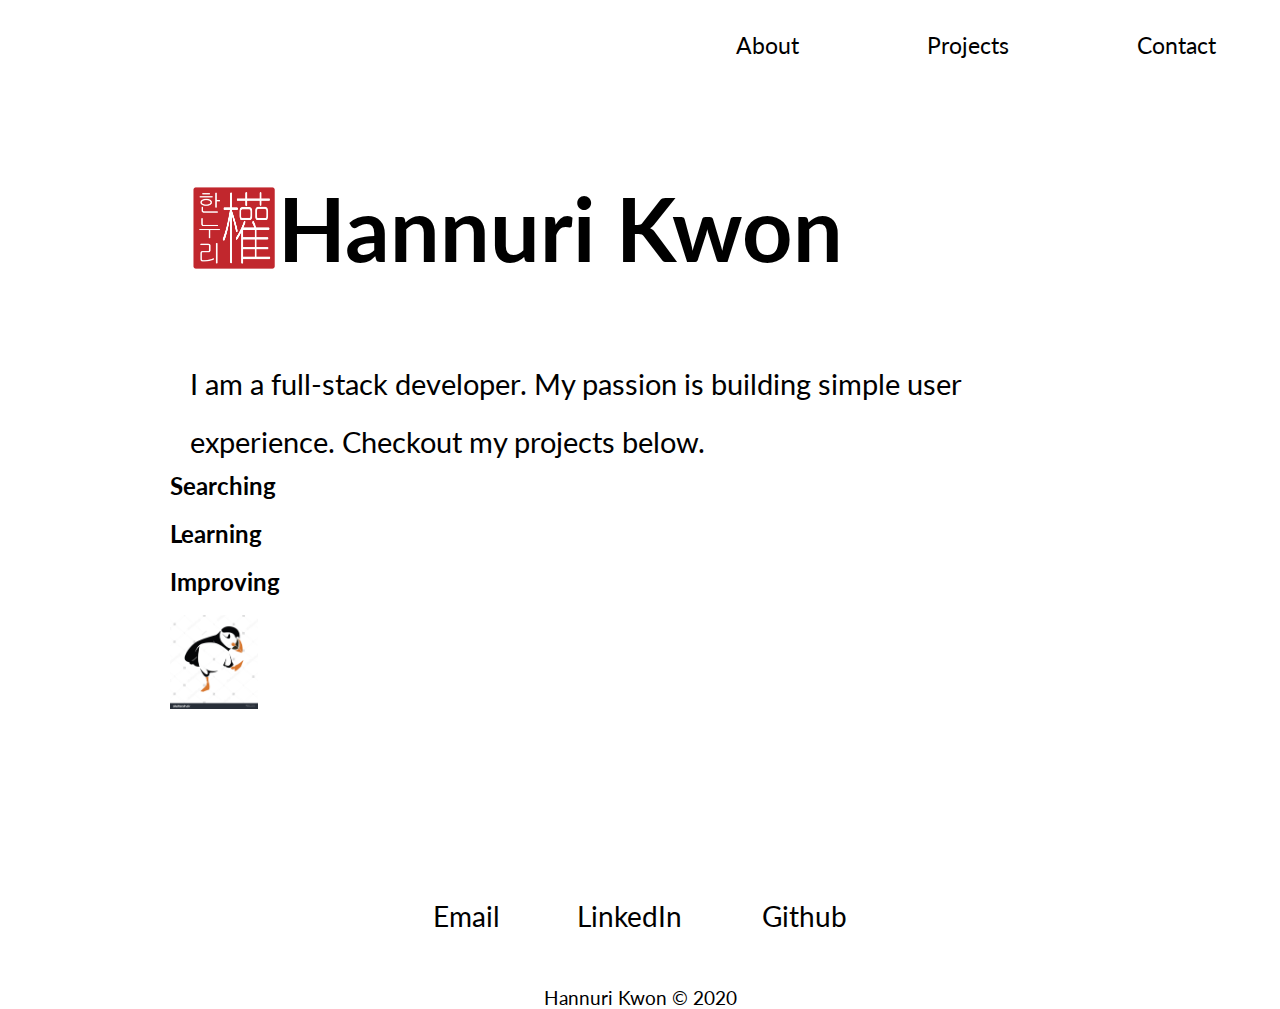
==== index.html @ ebcfebdb "first commit" ====
<!DOCTYPE html>
<html lang="en-US">
  <head>
    <meta charaset="UTF-8">
    <meta name="author" content="Hannuri Kwon">
    <meta name="description" content="Hannuri's Portfolio Page">
    <meta name="viewport" content="width=device-width, initial-scale=1.0">

    <link rel="stylesheet" href="./style.css">
     <link href="https://fonts.googleapis.com/css?family=Lato&display=swap" rel="stylesheet">
    <link rel="shortcut icon" type="image/png"  href="img/seal2.png">
    <title>Nuri's Portfolio</title>
  </head>

  <body>
    <nav>
      <ul>
        <li><a href="#">About</a></li>
        <li><a href="#">Projects</a></li>
        <li><a href="#">Contact</a></li>
      </ul>
    </nav>

    <div id="bigContainer">

      <header>
        <div class="heroWrapper">
          <div id="heroImage">
            <img src="img/seal2.png" alt="seal">
            <h1>Hannuri Kwon</h1>
          </div>
        </div>

        <div class="heroTextWrapper">
          <p >I am a full-stack developer. My passion is building simple user experience. Checkout my projects below.</p>
        </div>

        <div id="heroWrap">
          <div id="puffinText">
            <h2>Searching</h2><br>
            <h2>Learning</h2><br>
            <h2>Improving</h2><br>
          </div>
          <div id="puffinImage">
            <img src="img/puffin.jpg" alt="seal">
          </div>
        </div>

      </header>



      <footer>
        <div id="footerLinks">
          <div>
            <a href="#">Email</a>
          </div>
          <div>
            <a href="#">LinkedIn</a>
            <a href="#">Github</a>
          </div>
        </div>

        <div id="footerCredit">
          <p>Hannuri Kwon © 2020</p>
        </div>
      </footer>

    </div>

    <script src="script.js"></script>
  </body>

</html>
---- style.css ----
* {
  box-sizing: border-box;
  margin: 0;
  padding: 0;
}

body {
  font-family: 'Lato', sans-serif;
  /* background-color: #fff5d7; */
}

nav {
  /* background-color: yellow; */
  width: 100%;
  height: 10vh;
  display: flex;
  justify-content: center;
}

nav ul {
  /* background-color: lightblue; */
  display: flex;
  justify-content: space-around;
  align-items: center;
}

nav ul li {
  font-size: calc(20px + 0.2vw);
  list-style: none;
}

nav a {
  color: black;
  text-decoration: none;
  margin: 5vw;
}

@media only screen and (min-width: 415px) {
  nav {
    width: 100%;
    height: 10vh;
    display: flex;
    justify-content: flex-end;
  }
}

#bigContainer {
  /* background-color: purple; */
  max-width: 940px;
  margin: 0 auto;
  /* background-color: #fff5d7; */
}

header {
  height: 90vh;
  width: 100%;
}

.heroWrapper {
  /* background-color: green; */
  width: 100%;
  display: flex;
  justify-content: flex-start;
  padding-top: calc(40px + 5vh);
  padding-left: 20px;
  padding-right: 20px;
}

#heroImage {
  /* background-color: blue; */
  display: flex;
  justify-content: flex-start;
  align-items: center;
}

header img {
  width: calc(32px + 2.5vw);
  /* opacity: 0; */
  /* animation: fadeSimple 0.5s ease-in-out 0.5s forwards; */
}

header h1 {
  /* background-color: yellow; */
  font-size: calc(32px + 2.5vw);
}

@media only screen and (min-width: 415px) {
  header img {
    width: calc(56px + 2.5vw);
  }

  header h1 {
    font-size: calc(56px + 2.5vw);
  }
}

.heroTextWrapper {
  /* background-color: pink; */
  width: 100%;
  display: flex;
  justify-content: flex-start;
  padding-top: calc(30px + 5vh);
  padding-left: 20px;
  padding-right: 20px;
}

header p {
  font-size: calc(16px + 1vw);
  line-height: calc(32px + 2vw);
}

#footerLinks {
  /* background-color: yellow; */
  display: flex;
  justify-content: center;
  flex-wrap: wrap;
  margin-bottom: 6vh;
}

footer a {
  color: black;
  text-decoration: none;
  font-size: calc(24px + 0.3vw);
  margin-left: 3vw;
  margin-right: 3vw;
}

#footerCredit {
  /* background-color: green; */
  display: flex;
  justify-content: center;
}

footer p {
  color: black;
  font-size: calc(16px + 0.2vw);
}

@keyframes fadeSimple {
  from{
    opacity:0;
  }
  to {
    opacity: 1;
  }
}

@keyframes fadeUp {
  from{
    opacity: 0;
    transform: translate(20px);
  }
  to {
    opacity: 1;
    transform: translate(0px);
  }
}
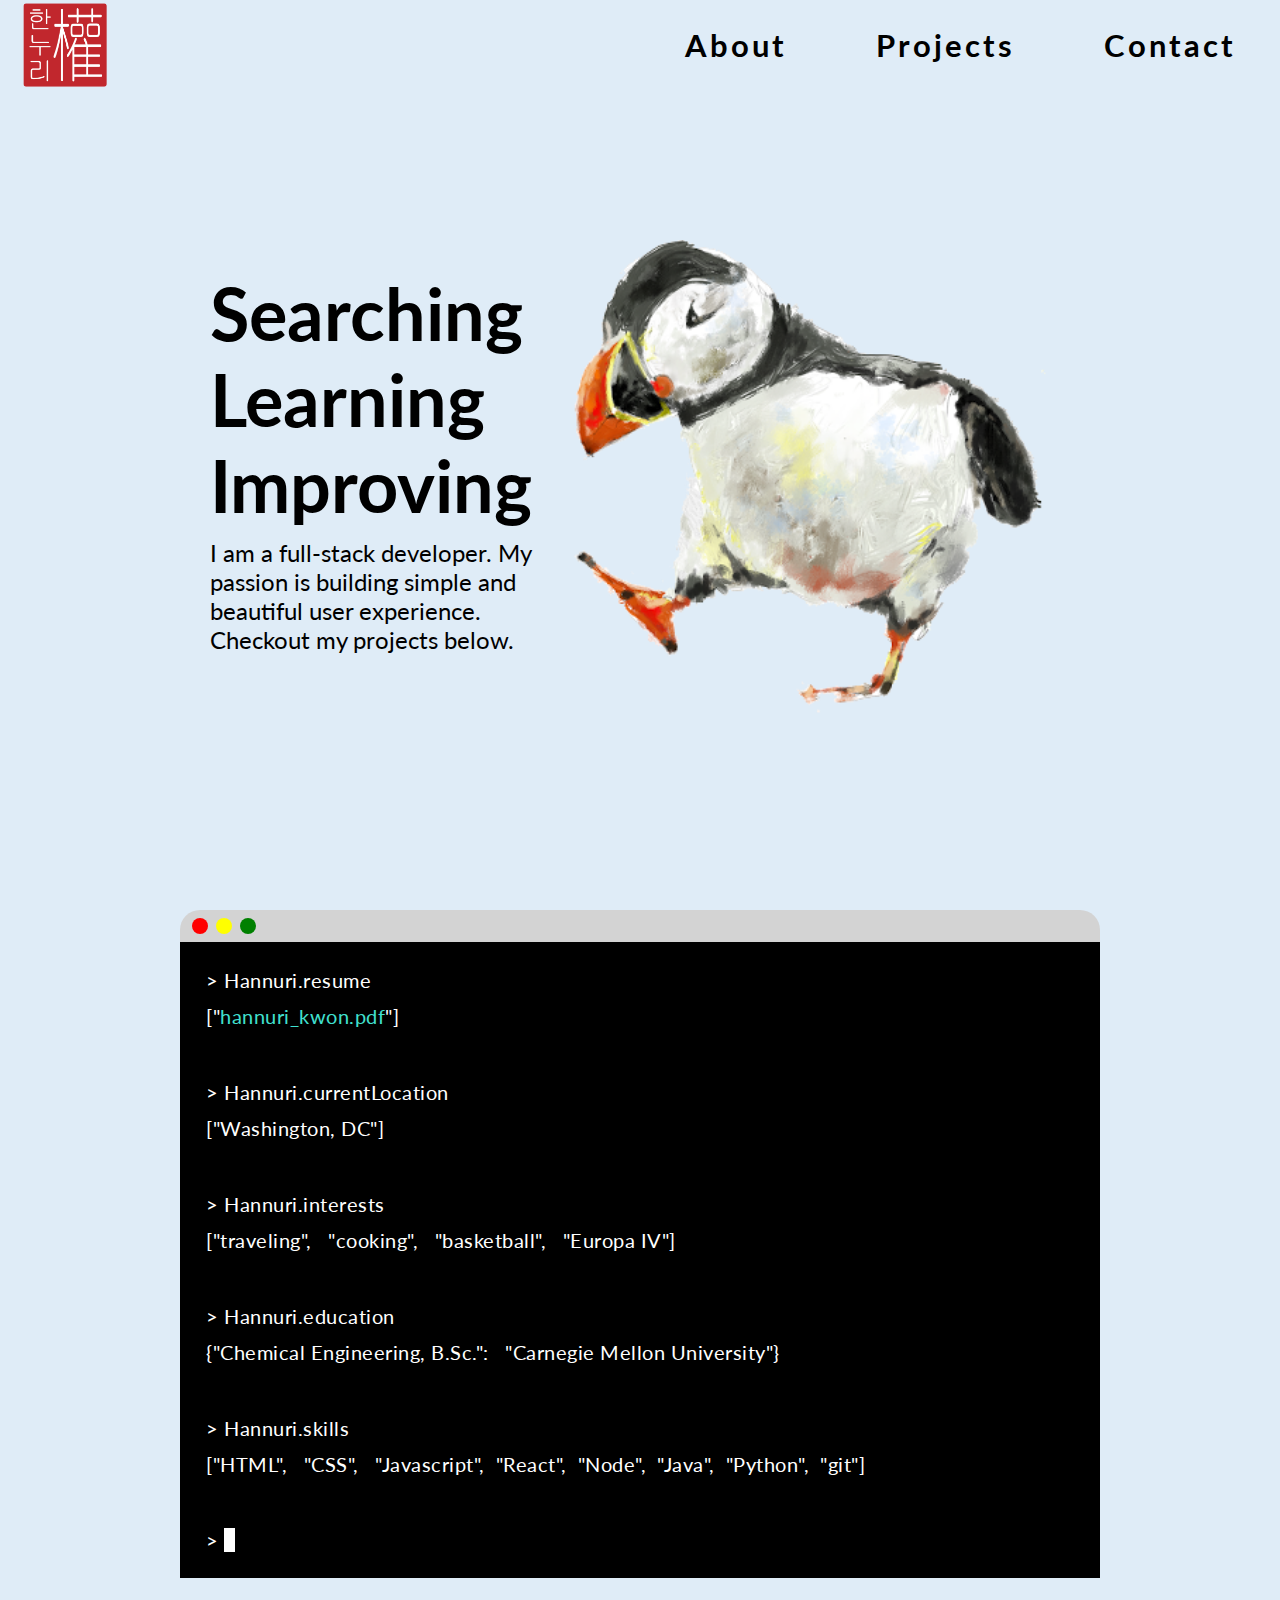
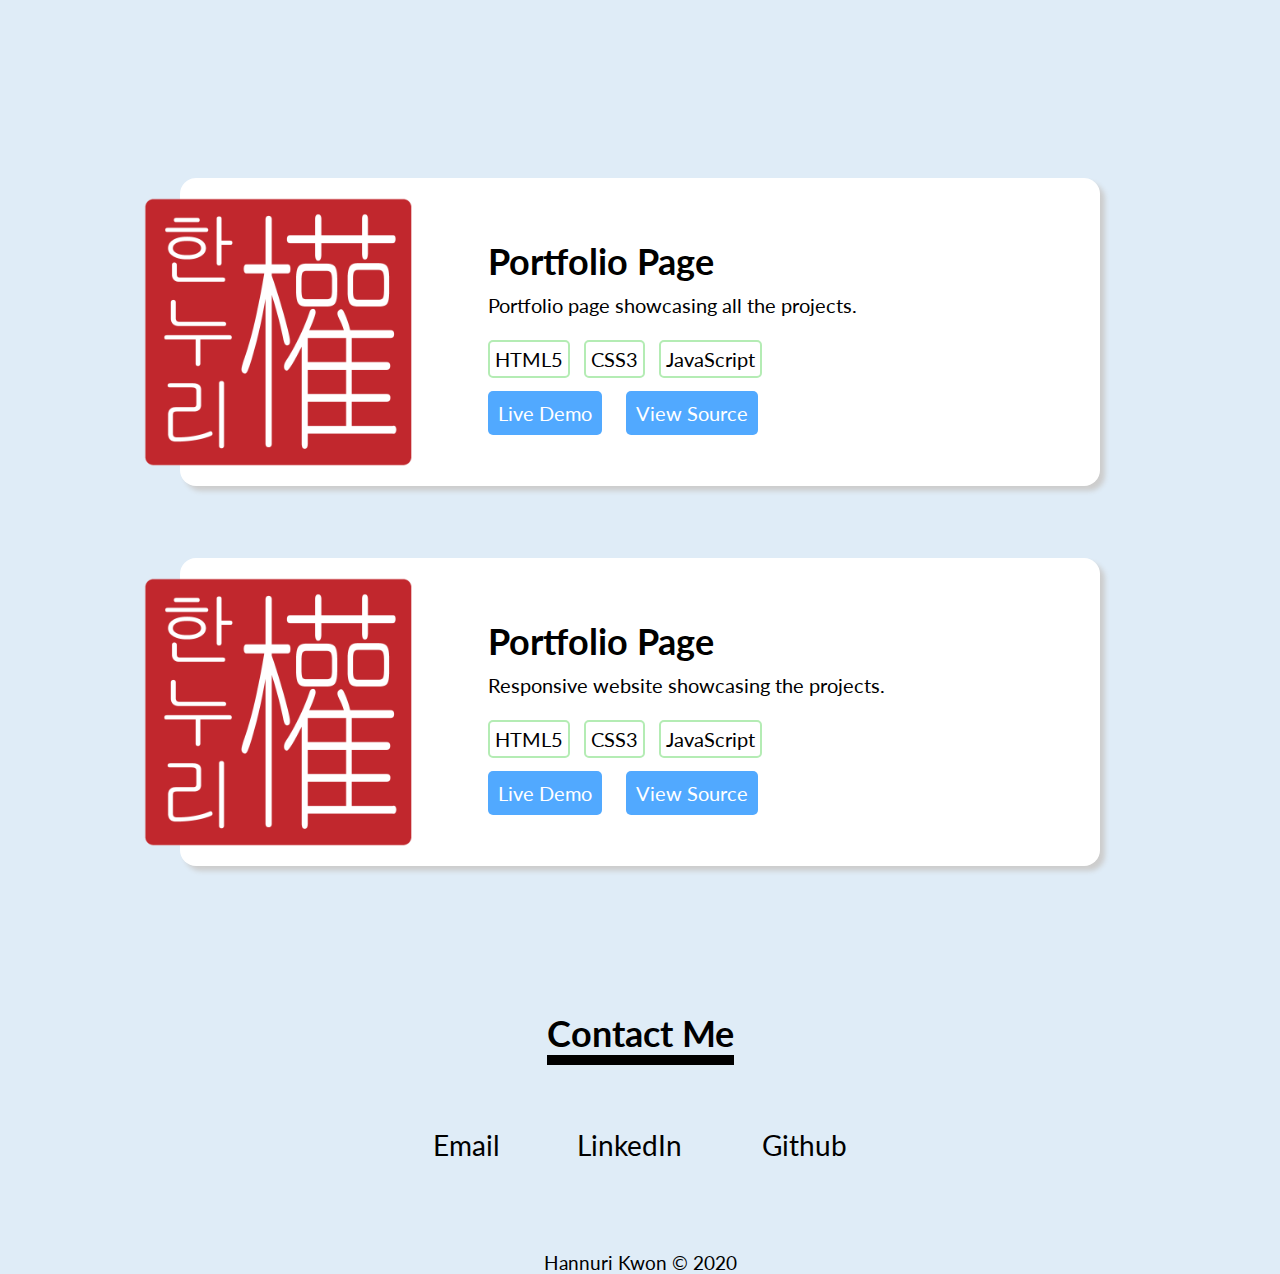
==== commit 7729a9f9: "Deleted old index.html and style.css" ====
--- a/index.html
+++ b/index.html
@@ -1,7 +1,7 @@
 <!DOCTYPE html>
 <html lang="en-US">
   <head>
-    <meta charaset="UTF-8">
+    <meta charset="UTF-8">
     <meta name="author" content="Hannuri Kwon">
     <meta name="description" content="Hannuri's Portfolio Page">
     <meta name="viewport" content="width=device-width, initial-scale=1.0">
@@ -14,53 +14,135 @@
 
   <body>
     <nav>
-      <ul>
-        <li><a href="#">About</a></li>
-        <li><a href="#">Projects</a></li>
-        <li><a href="#">Contact</a></li>
+      <div class="logo">
+        <img src="img/seal2.png" alt="seal">
+      </div>
+      <ul class="nav-links" id="nav-links">
+        <li><a class="link1" href="#">About</a></li>
+        <li><a class="link2" href="#">Projects</a></li>
+        <li><a class="link3" href="#">Contact</a></li>
       </ul>
+      <div class="burger">
+        <div class="line1"></div>
+        <div class="line2"></div>
+        <div class="line3"></div>
+      </div>
     </nav>
 
+<!-- bigContainer has the max-width 940px to keep everything centered -->
     <div id="bigContainer">
+      <!-- Landing Page  -->
+      <header>
+        <div id="heroWrapper">
 
-      <header>
-        <div class="heroWrapper">
-          <div id="heroImage">
+          <div id="heroLeft">
+            <div id="heroKeyWords">
+              <h2>Searching</h2>
+              <h2>Learning</h2>
+              <h2>Improving</h2>
+            </div>
+            <div class="heroText">
+              <p >I am a full-stack developer. My passion is building simple and beautiful user experience. Checkout my projects below.</p>
+            </div>
+          </div>
+
+          <div id="heroRight">
+            <div id="heroImage">
+              <img src="img/puffinDrawing.png" alt="seal">
+            </div>
+          </div>
+
+        </div>
+      </header>
+
+      <!-- About section to mimic the terminal -->
+      <div class="aboutWrapper" data-link-id="1">
+        <div class="topTerminal">
+            <div class="circle1"></div>
+            <div class="circle2"></div>
+            <div class="circle3"></div>
+        </div>
+        <div class="mainTerminal">
+          <div class="resume">
+            <p> > Hannuri.resume </p>
+            <p>["<a href=#>hannuri_kwon.pdf</a>"]</p>
+          </div>
+          <div class="location">
+            <p> > Hannuri.currentLocation </p>
+            <p>["Washington, DC"]</p>
+          </div>
+
+          <div class="interests">
+            <p> > Hannuri.interests </p>
+            <p>["traveling", &nbsp; "cooking", &nbsp; "basketball", &nbsp; "Europa IV"]</p>
+          </div>
+          <div class="education">
+            <p> > Hannuri.education </p>
+            <p>{"Chemical Engineering, B.Sc.": &nbsp; "Carnegie Mellon University"}</p>
+          </div>
+          <div class="skills">
+            <p> > Hannuri.skills </p>
+            <p>["HTML", &nbsp; "CSS", &nbsp; "Javascript", &nbsp;"React", &nbsp;"Node", &nbsp;"Java", &nbsp;"Python", &nbsp;"git"]</p>
+          </div>
+          <div class="cursor">
+            <p> > <span class="blinker">&nbsp;&nbsp;</span></p>
+          </div>
+        </div>
+      </div>
+
+      <div class="projectWrapper" data-link-id="2">
+
+        <div class="projectCard">
+          <div class="projectImage">
             <img src="img/seal2.png" alt="seal">
-            <h1>Hannuri Kwon</h1>
+          </div>
+          <div class="projectInfo">
+            <h1 class="projectTitle">Portfolio Page</h1>
+            <p class="projectPost">Portfolio page showcasing all the projects.</p>
+            <div class="projectTech">
+              <span>HTML5</span>
+              <span>CSS3</span>
+              <span>JavaScript</span>
+            </div>
+            <a href="#">Live Demo</a>
+            <a target="_blank" rel="noopener noreferrer" href="https://github.com/HLKwon/portfolio">View Source</a>
           </div>
         </div>
 
-        <div class="heroTextWrapper">
-          <p >I am a full-stack developer. My passion is building simple user experience. Checkout my projects below.</p>
-        </div>
-
-        <div id="heroWrap">
-          <div id="puffinText">
-            <h2>Searching</h2><br>
-            <h2>Learning</h2><br>
-            <h2>Improving</h2><br>
+        <div class="projectCard">
+          <div class="projectImage">
+            <img src="img/seal2.png" alt="seal">
           </div>
-          <div id="puffinImage">
-            <img src="img/puffin.jpg" alt="seal">
+          <div class="projectInfo">
+            <h1 class="projectTitle">Portfolio Page</h1>
+            <p class="projectPost">Responsive website showcasing the projects.</p>
+            <div class="projectTech">
+              <span>HTML5</span>
+              <span>CSS3</span>
+              <span>JavaScript</span>
+            </div>
+            <a href="#">Live Demo</a>
+            <a target="_blank" rel="noopener noreferrer" href="https://github.com/HLKwon/portfolio">View Source</a>
           </div>
         </div>
 
-      </header>
+      </div>
 
+      <div class="contactTitle">
+        <h2>Contact Me</h2>
+      </div>
 
+      <div class="contactLinks" data-link-id="3">
+        <div>
+          <a href="mailto:hannuri.kwon@gmail.com">Email</a>
+        </div>
+        <div>
+          <a target="_blank" rel="noopener noreferrer" href="https://www.linkedin.com/in/hlkwon">LinkedIn</a>
+          <a target="_blank" rel="noopener noreferrer" href="https://github.com/HLKwon">Github</a>
+        </div>
+      </div>
 
       <footer>
-        <div id="footerLinks">
-          <div>
-            <a href="#">Email</a>
-          </div>
-          <div>
-            <a href="#">LinkedIn</a>
-            <a href="#">Github</a>
-          </div>
-        </div>
-
         <div id="footerCredit">
           <p>Hannuri Kwon © 2020</p>
         </div>
--- a/style.css
+++ b/style.css
@@ -6,118 +6,394 @@
 
 body {
   font-family: 'Lato', sans-serif;
-  /* background-color: #fff5d7; */
-}
-
+  /* background-color: #EFF6FE; */
+  background-color: #DFECF7;
+}
+
+/* Navigation bar */
 nav {
-  /* background-color: yellow; */
-  width: 100%;
+  /* position: fixed; */
+  width: 100%;
+  min-height: 10vh;
+  display: flex;
+  justify-content: space-between;
+  align-items: center;
+}
+
+.logo {
   height: 10vh;
   display: flex;
-  justify-content: center;
-}
-
-nav ul {
-  /* background-color: lightblue; */
+  justify-content: flex-start;
+  align-items: center;
+  margin-left: 20px;
+}
+
+nav img {
+  height: 10vh;
+}
+
+.nav-links {
+  width: 50%;
   display: flex;
   justify-content: space-around;
-  align-items: center;
 }
 
 nav ul li {
-  font-size: calc(20px + 0.2vw);
   list-style: none;
 }
 
 nav a {
   color: black;
   text-decoration: none;
-  margin: 5vw;
-}
-
-@media only screen and (min-width: 415px) {
+  font-weight: bold;
+  font-size: calc(28px + 0.2vw);
+  letter-spacing: 3px;
+}
+
+nav a:hover{
+  border-bottom: 10px solid #E26118;
+}
+
+.burger {
+  display: none;
+  cursor: pointer;
+}
+
+.burger div{
+  width: 10vh;
+  height: 10px;
+  background-color: white;
+  margin: 10px;
+}
+
+@media screen and (max-width:840px) {
+  body{
+    overflow-x: hidden;
+  }
   nav {
-    width: 100%;
-    height: 10vh;
+    background-color: #C1272D;
+  }
+  .nav-links {
+    position: absolute;
+    right: 0px;
+    height: 92vh;
+    width: 40%;
+    top: 10vh;
+    background-color: #C1272D;
     display: flex;
-    justify-content: flex-end;
-  }
-}
-
+    justify-content: flex-start;
+    flex-direction: column;
+    align-items: center;
+    transform: translateX(100%);
+    transition: transform 0.5s ease-in;
+  }
+  .nav-links li {
+    margin: 20px;
+    opacity: 0;
+  }
+  nav a {
+    color: white;
+  }
+  nav a:hover{
+    border-bottom: 10px solid white;
+  }
+  .burger {
+    display: block;
+  }
+}
+
+.nav-active{
+  transform: translateX(0%);
+}
+
+/* The <a> elements in the nav will fade into existance when user clicks on burger */
+@keyframes navLinkFade {
+  from{
+    opacity: 0;
+    transform: translateX(50px);
+  }
+  to{
+    opacity: 1;
+    transform: translate(0px);
+  }
+}
+
+/* Three parallel lines that form the burger will turn into a X with javascript */
+.toggle .line1{
+  transform: rotate(-45deg) translate(-25px, 0px);
+}
+.toggle .line2{
+  opacity: 0;
+}
+.toggle .line3{
+  transform: rotate(45deg) translate(-25px, 0px);
+}
+
+
+/* Big Container that contains all of the content so that everything is fitted */
+/* into the middle and we have a wide edge on both sides of the content. */
+/* The wide edges will shrink first before the content in the middle shrinks */
 #bigContainer {
-  /* background-color: purple; */
   max-width: 940px;
   margin: 0 auto;
-  /* background-color: #fff5d7; */
-}
-
+}
+
+/* Header Section which includes the hero image (puffin image) and texts */
 header {
-  height: 90vh;
-  width: 100%;
-}
-
-.heroWrapper {
-  /* background-color: green; */
-  width: 100%;
-  display: flex;
-  justify-content: flex-start;
-  padding-top: calc(40px + 5vh);
-  padding-left: 20px;
+  min-height: 90vh;
+  width: 100%;
+  padding-top: calc(50px + 10vh);
+}
+
+#heroWrapper {
+  width: 100%;
+  display: flex;
+
+}
+
+#heroLeft {
+  width: 46%;
+  padding: 40px;
+}
+
+header h2 {
+  font-size: 72px;
+}
+
+header p {
+  font-size: 24px;
+  margin-top: 10px;
   padding-right: 20px;
 }
 
+#heroRight {
+  width: 56%;
+}
+
 #heroImage {
-  /* background-color: blue; */
+}
+
+header img {
+  width: 496px;
+  padding-top: 10px;
+  margin-left:-40px;
+  /* opacity: 0; */
+  /* animation: fadeSimple 0.5s ease-in-out 0.5s forwards; */
+  /* background-color: yellow; */
+}
+
+@media only screen and (max-width: 840px) {
+  header{
+    padding-top: 10vh;
+  }
+
+  #heroWrapper {
+    /* background-color: green; */
+    width: 100%;
+    display: flex;
+    flex-direction: column-reverse;
+  }
+  #heroLeft {
+    width: 100%;
+    padding: 40px;
+  }
+  header h2 {
+    /* background-color: yellow; */
+    font-size: calc(40px + 4vw);
+  }
+  header p {
+    font-size: calc(24px + 1vw);
+    margin-top: 10px;
+    padding-right: 20px;
+  }
+  #heroRight {
+    width: 100%;
+    display: flex;
+    justify-content: center;
+  }
+  header img {
+    width: 70vw;
+  }
+}
+
+
+/* About Section with personal information */
+.aboutWrapper {
+  width: 100%;
+  padding: 10px;
+}
+
+.topTerminal {
+  width: 100%;
+  height: 32px;
+  border-radius: 20px 20px 0px 0px;
+  background-color: #D3D3D3;
   display: flex;
   justify-content: flex-start;
   align-items: center;
 }
 
-header img {
-  width: calc(32px + 2.5vw);
-  /* opacity: 0; */
-  /* animation: fadeSimple 0.5s ease-in-out 0.5s forwards; */
-}
-
-header h1 {
-  /* background-color: yellow; */
-  font-size: calc(32px + 2.5vw);
-}
-
-@media only screen and (min-width: 415px) {
-  header img {
-    width: calc(56px + 2.5vw);
-  }
-
-  header h1 {
-    font-size: calc(56px + 2.5vw);
-  }
-}
-
-.heroTextWrapper {
-  /* background-color: pink; */
-  width: 100%;
-  display: flex;
-  justify-content: flex-start;
-  padding-top: calc(30px + 5vh);
-  padding-left: 20px;
-  padding-right: 20px;
-}
-
-header p {
-  font-size: calc(16px + 1vw);
-  line-height: calc(32px + 2vw);
-}
-
-#footerLinks {
-  /* background-color: yellow; */
+.circle1 {
+  width: 16px;
+  height: 16px;
+  border-radius: 50%;
+  margin-left: 12px;
+  background-color: red;
+}
+
+.circle2 {
+  width: 16px;
+  height: 16px;
+  border-radius: 50%;
+  margin-left: 8px;
+  background-color: yellow;
+}
+
+.circle3 {
+  width: 16px;
+  height: 16px;
+  border-radius: 50%;
+  margin-left: 8px;
+  background-color: green;
+}
+
+.mainTerminal {
+  width: 100%;
+  background-color: black;
+}
+
+.mainTerminal div {
+  padding: 20px;
+}
+
+.mainTerminal p {
+  color: white;
+  padding: 6px;
+  font-size: calc(16px + 0.3vw);
+  letter-spacing: 0.5px;
+}
+
+.resume a{
+  text-decoration: none;
+  color:#40E0D0;
+}
+.resume a:hover{
+  color: pink;
+}
+
+.blinker {
+  display: inline;
+  background: white;
+  animation-name: blink;
+  animation-duration: 900ms;
+  animation-iteration-count: infinite;
+  opacity: 1;
+}
+
+@keyframes blink {
+  from {opacity: 0;}
+  to {opacity: 1;}
+}
+
+
+/* Project Section */
+.projectWrapper{
+  width: 100%;
+  padding: 10px;
+  margin-top: 20vh;
+}
+
+.projectCard{
+  width: 100%;
+  padding: 10px;
+  margin-bottom: 8vh;
+  background-color: #fff;
+  box-shadow: 5px 5px 5px #CDCDCD;
+  display: flex;
+  align-items: center;
+  border-radius: 1em;
+}
+
+.projectImage{
+  min-width: 18em;
+  max-width: 18em;
+  height: 18rem;
+  transform: translateX(-56px);
+  position: relative;
+}
+
+.projectImage img{
+  width: 100%;
+  height: 100%;
+  object-fit: cover;
+  display: block;
+  border-radius: 0.8rem;
+}
+
+.projectInfo{
+
+}
+
+.projectInfo h1{
+  font-size: 36px;
+  margin: 0 0 10px 10px;
+}
+
+.projectInfo p{
+  font-size: 20px;
+  margin: 10px 0 30px 10px;
+}
+
+.projectTech {
+  margin-top: 10px;
+  margin-bottom: 30px;
+}
+
+.projectTech span{
+  font-size: 20px;
+  margin: 10px 0 10px 10px;
+  padding: 5px;
+  border: 2px solid #b4ecb4;
+  border-radius: 5px;
+}
+
+.projectInfo a{
+  font-size: 20px;
+  margin: 10px;
+  padding: 10px;
+  text-decoration: none;
+  background-color: #51a9ff;
+  color: white;
+  border-radius: 5px;
+}
+
+@media only screen and (max-width: 840px) {
+
+}
+
+
+
+/* Contact Section */
+.contactTitle{
+  display: flex;
+  justify-content: center;
+}
+
+.contactTitle h2{
+  font-size: calc(32px + 0.3vw);
+  font-weight: bold;
+  border-bottom: 10px solid black;
+  margin: 5vw;
+}
+
+.contactLinks {
   display: flex;
   justify-content: center;
   flex-wrap: wrap;
-  margin-bottom: 6vh;
-}
-
-footer a {
+  margin-bottom: 10vh;
+}
+
+.contactLinks a {
   color: black;
   text-decoration: none;
   font-size: calc(24px + 0.3vw);
@@ -125,8 +401,13 @@
   margin-right: 3vw;
 }
 
+.contactLinks a:hover {
+  border-bottom: 10px solid #E26118;
+}
+
+
+/* Footer Section */
 #footerCredit {
-  /* background-color: green; */
   display: flex;
   justify-content: center;
 }
@@ -135,23 +416,3 @@
   color: black;
   font-size: calc(16px + 0.2vw);
 }
-
-@keyframes fadeSimple {
-  from{
-    opacity:0;
-  }
-  to {
-    opacity: 1;
-  }
-}
-
-@keyframes fadeUp {
-  from{
-    opacity: 0;
-    transform: translate(20px);
-  }
-  to {
-    opacity: 1;
-    transform: translate(0px);
-  }
-}
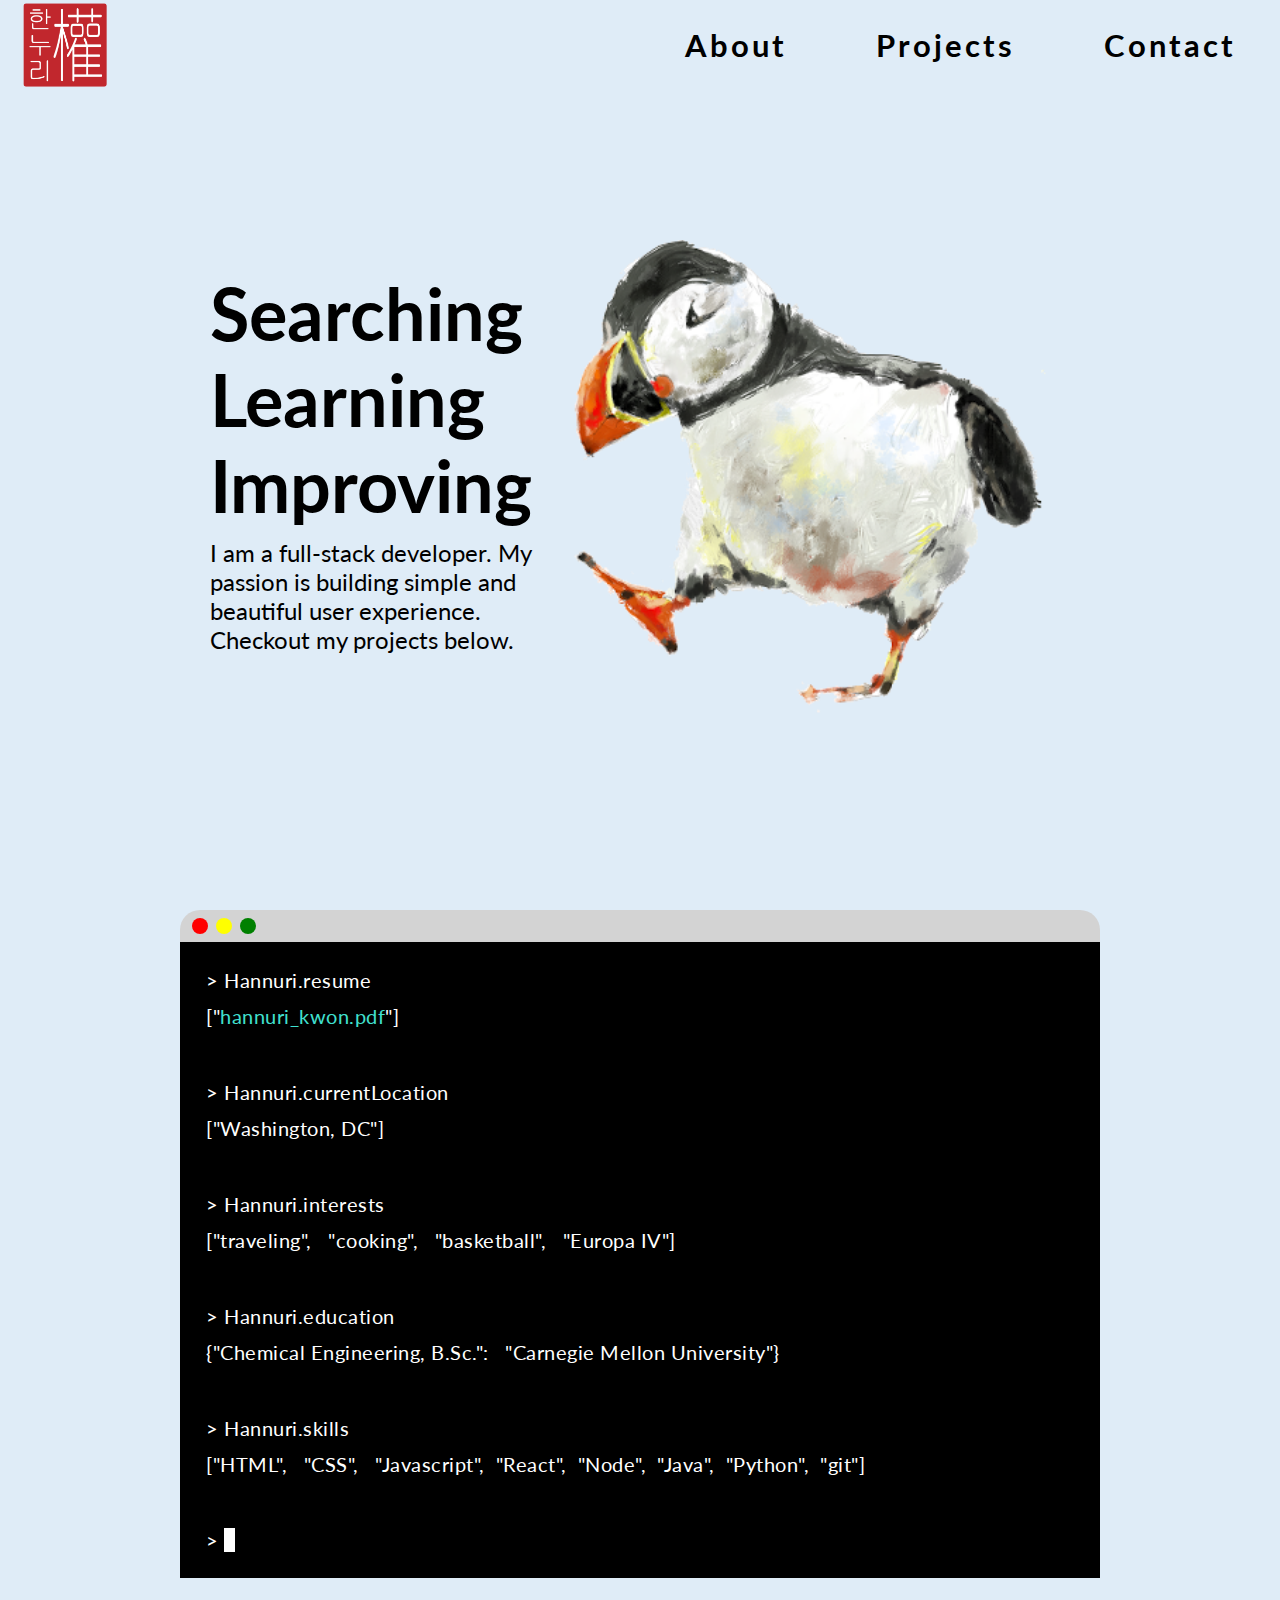
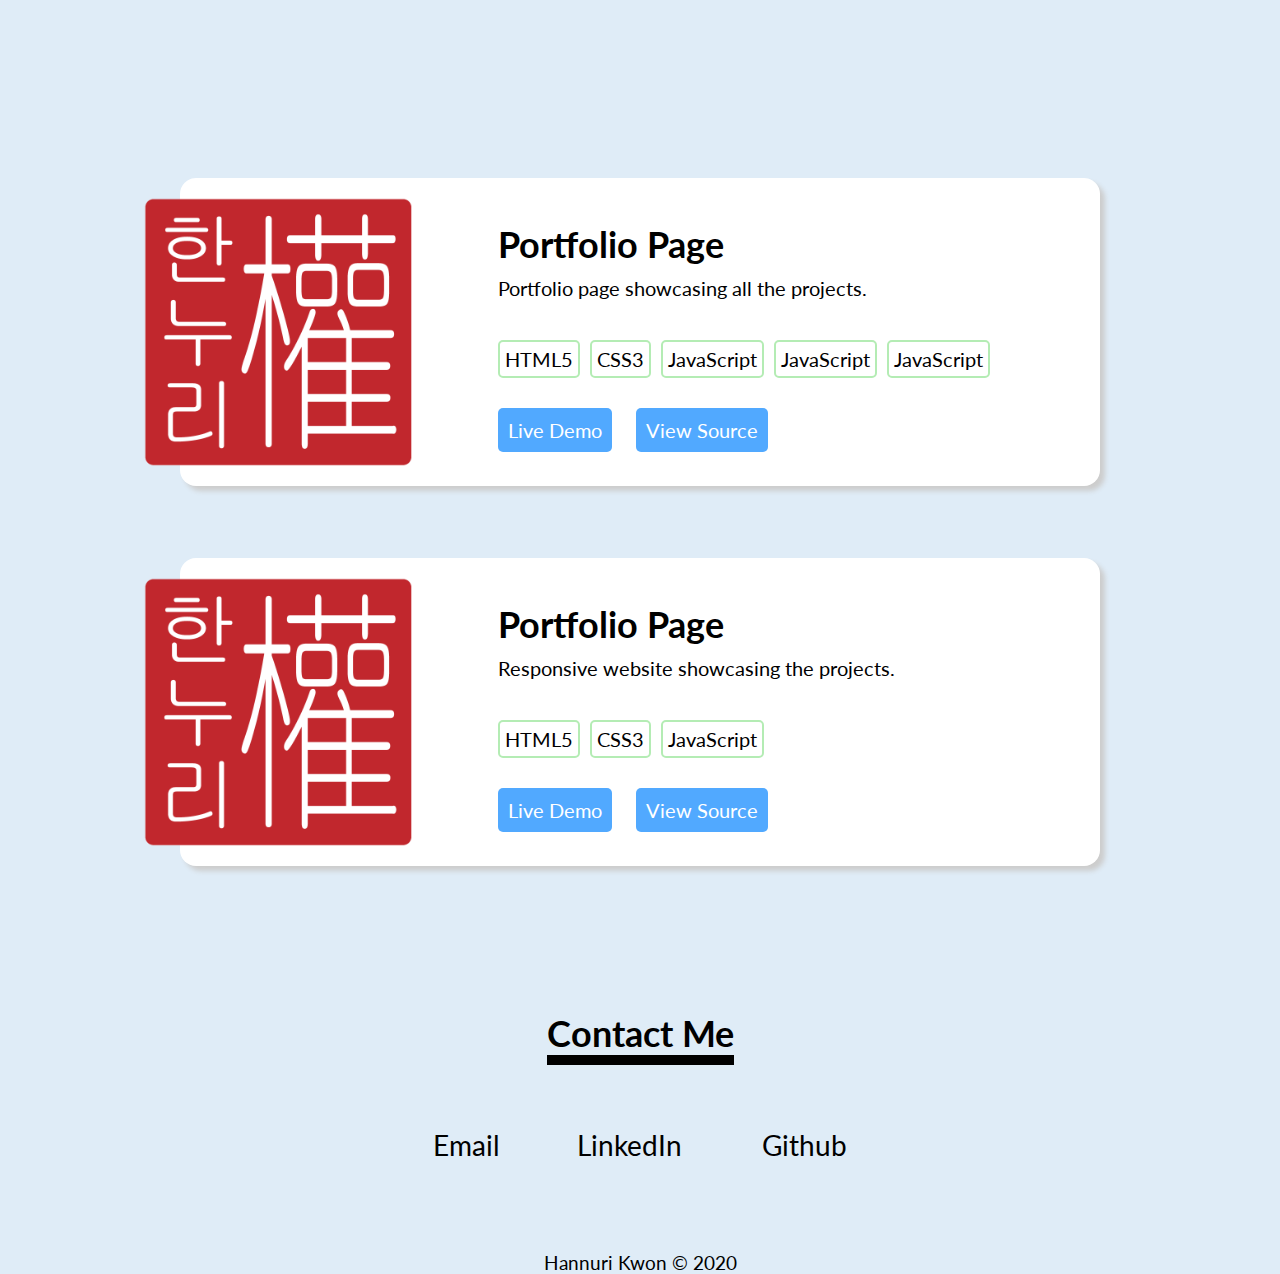
==== commit 0476d296: "changed CSS for project-card" ====
--- a/index.html
+++ b/index.html
@@ -103,6 +103,8 @@
               <span>HTML5</span>
               <span>CSS3</span>
               <span>JavaScript</span>
+              <span>JavaScript</span>
+              <span>JavaScript</span>
             </div>
             <a href="#">Live Demo</a>
             <a target="_blank" rel="noopener noreferrer" href="https://github.com/HLKwon/portfolio">View Source</a>
--- a/style.css
+++ b/style.css
@@ -331,7 +331,7 @@
 }
 
 .projectInfo{
-
+  padding: 10px;
 }
 
 .projectInfo h1{
@@ -347,10 +347,13 @@
 .projectTech {
   margin-top: 10px;
   margin-bottom: 30px;
+  display: flex;
+  justify-content: flex-start;
+  flex-wrap: wrap;
 }
 
 .projectTech span{
-  font-size: 20px;
+  font-size: calc(20px);
   margin: 10px 0 10px 10px;
   padding: 5px;
   border: 2px solid #b4ecb4;
@@ -368,7 +371,19 @@
 }
 
 @media only screen and (max-width: 840px) {
-
+  .projectImage {
+    display: none;
+  }
+  .projectTech {
+    margin-top: 10px;
+    margin-bottom: 20px;
+  }
+  .projectTech span{
+    font-size: calc(16px);
+    padding: 5px;
+    border: 2px solid #b4ecb4;
+    border-radius: 5px;
+  }
 }
 
 
